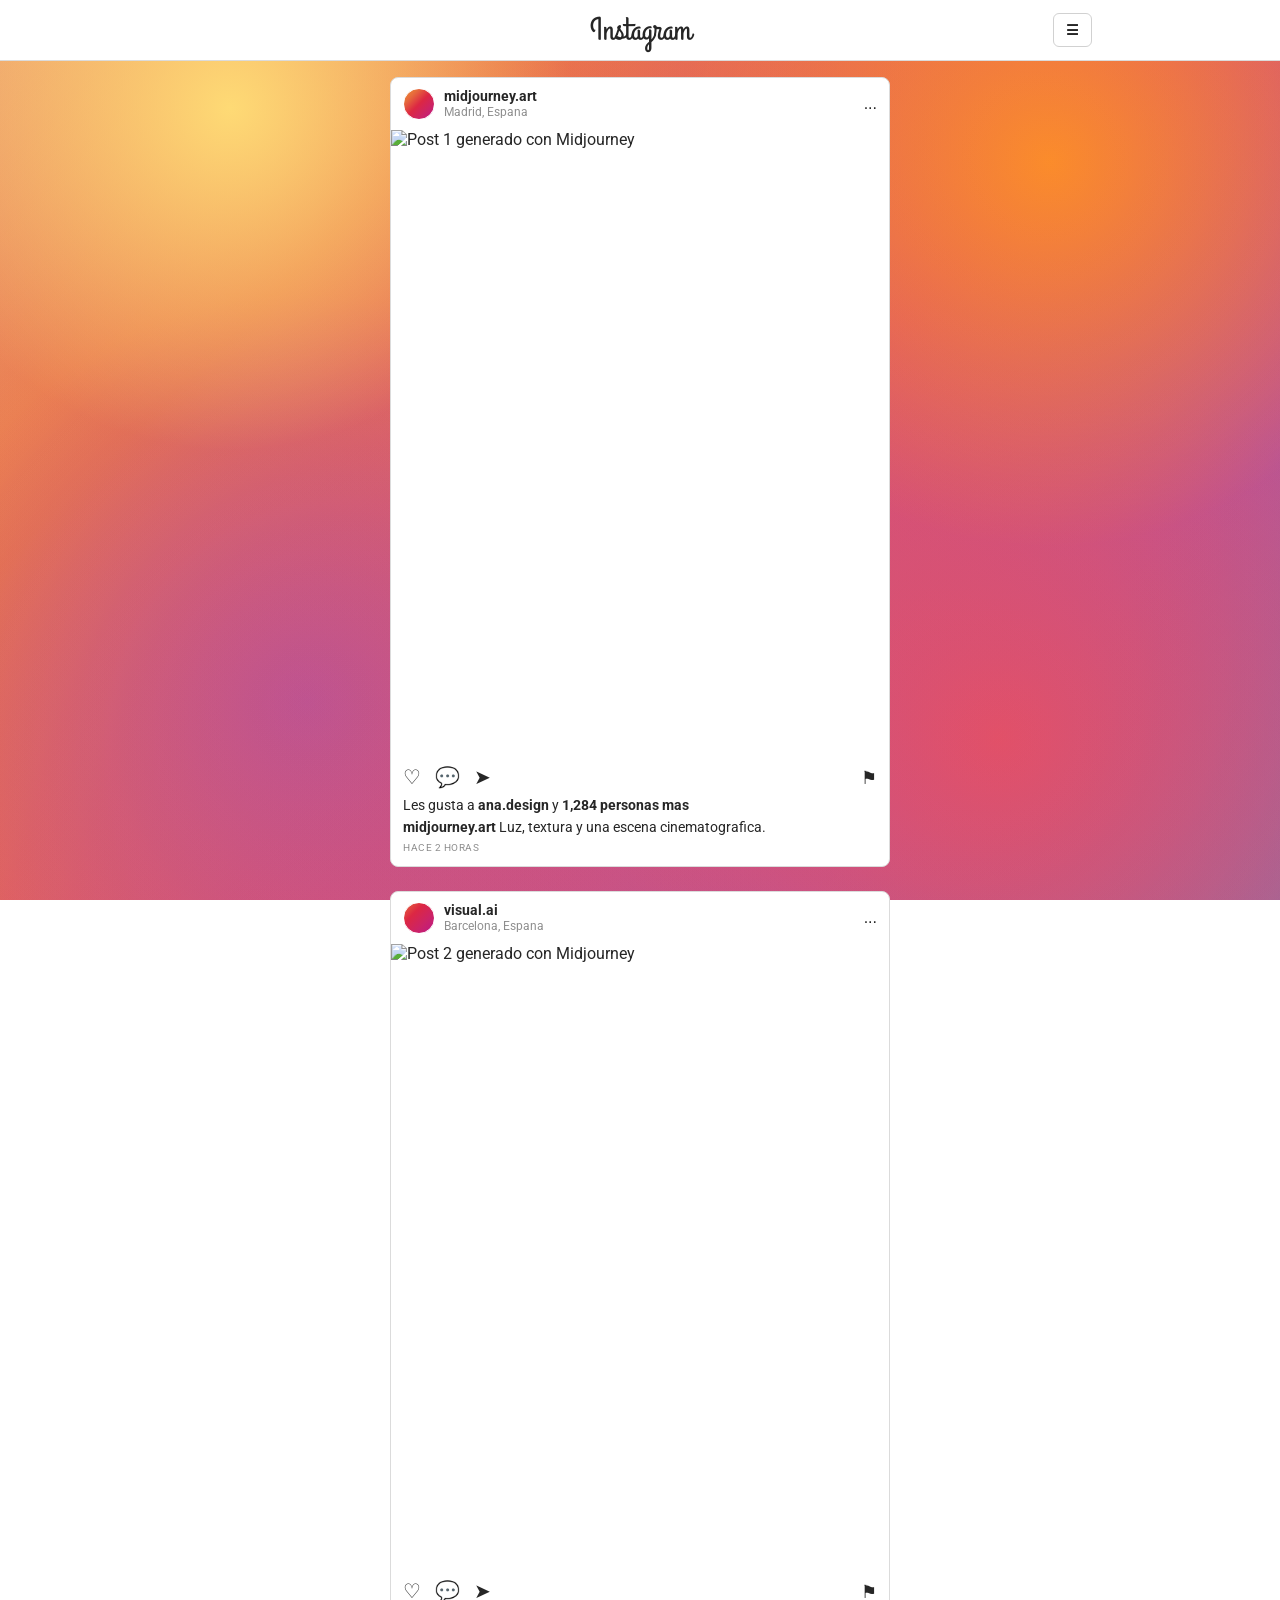
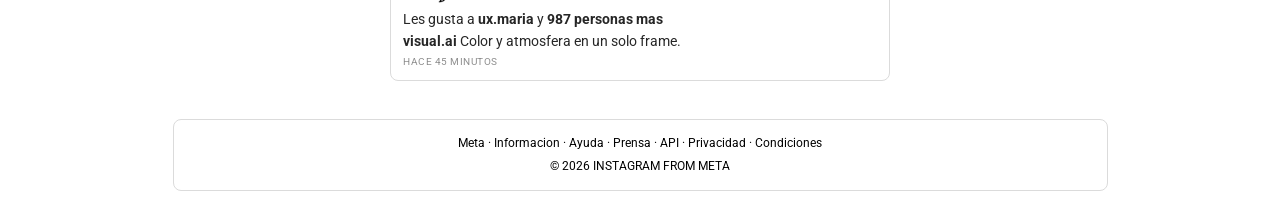
==== index.html @ b353ce5c "Diseño Instagram feed - estructura HTML y estilos" ====
<!doctype html>
<html lang="es">
  <head>
    <meta charset="UTF-8" />
    <meta name="viewport" content="width=device-width, initial-scale=1.0" />
    <title>Instagram Feed - 2 Posts</title>
    <link rel="preconnect" href="https://fonts.googleapis.com" />
    <link rel="preconnect" href="https://fonts.gstatic.com" crossorigin />
    <link
      href="https://fonts.googleapis.com/css2?family=Grand+Hotel&family=Roboto:wght@400;500;700&display=swap"
      rel="stylesheet"
    />
    <link rel="stylesheet" href="styles.css" />
  </head>
  <body>
    <header class="site-header">
      <div class="header-inner">
        <h1 class="brand">Instagram</h1>
        <details class="menu-dropdown">
          <summary class="menu-toggle" aria-label="Abrir menu">☰</summary>
          <nav class="header-nav" aria-label="Navegacion principal">
            <a href="#" class="active">Inicio</a>
            <a href="#">Buscar</a>
            <a href="#">Subir</a>
            <a href="#">Reels</a>
            <a href="#">Perfil</a>
          </nav>
        </details>
      </div>
    </header>

    <main class="feed" aria-label="Feed de Instagram">
      <article class="post-card">
        <div class="post-head">
          <div class="avatar" aria-hidden="true"></div>
          <div class="meta">
            <h2>midjourney.art</h2>
            <p>Madrid, Espana</p>
          </div>
          <button class="more-btn" type="button" aria-label="Mas opciones">...</button>
        </div>
        <img
          src="https://cdn.midjourney.com/a8da259c-34cf-403e-a4a1-01f8148f6c4e/0_3.png"
          alt="Post 1 generado con Midjourney"
          width="500"
          height="625"
          class="post-image"
        />
        <div class="post-actions">
          <div class="actions-left" aria-hidden="true">
            <span>♡</span>
            <span>💬</span>
            <span>➤</span>
          </div>
          <span class="save-icon" aria-hidden="true">⚑</span>
        </div>
        <p class="likes">Les gusta a <strong>ana.design</strong> y <strong>1,284 personas mas</strong></p>
        <p class="caption"><strong>midjourney.art</strong> Luz, textura y una escena cinematografica.</p>
        <p class="time">HACE 2 HORAS</p>
      </article>

      <article class="post-card">
        <div class="post-head">
          <div class="avatar second" aria-hidden="true"></div>
          <div class="meta">
            <h2>visual.ai</h2>
            <p>Barcelona, Espana</p>
          </div>
          <button class="more-btn" type="button" aria-label="Mas opciones">...</button>
        </div>
        <img
          src="https://cdn.midjourney.com/0163f4e8-f00f-45dd-8c8f-1cb98cf73a35/0_3.png"
          alt="Post 2 generado con Midjourney"
          width="500"
          height="625"
          class="post-image"
        />
        <div class="post-actions">
          <div class="actions-left" aria-hidden="true">
            <span>♡</span>
            <span>💬</span>
            <span>➤</span>
          </div>
          <span class="save-icon" aria-hidden="true">⚑</span>
        </div>
        <p class="likes">Les gusta a <strong>ux.maria</strong> y <strong>987 personas mas</strong></p>
        <p class="caption"><strong>visual.ai</strong> Color y atmosfera en un solo frame.</p>
        <p class="time">HACE 45 MINUTOS</p>
      </article>
    </main>

    <footer class="site-footer">
      <p>Meta · Informacion · Ayuda · Prensa · API · Privacidad · Condiciones</p>
      <p class="copyright">© 2026 INSTAGRAM FROM META</p>
    </footer>
  </body>
</html>
---- styles.css ----
:root {
  --bg-main: radial-gradient(circle at 18% 12%, #feda75 0%, rgba(254, 218, 117, 0.15) 26%),
    radial-gradient(circle at 82% 18%, #fa7e1e 0%, rgba(250, 126, 30, 0.18) 30%),
    radial-gradient(circle at 78% 82%, #d62976 0%, rgba(214, 41, 118, 0.22) 32%),
    radial-gradient(circle at 24% 78%, #962fbf 0%, rgba(150, 47, 191, 0.2) 34%),
    linear-gradient(135deg, #feda75 0%, #fa7e1e 26%, #d62976 56%, #962fbf 78%, #4f5bd5 100%);
  --bg-card: #ffffff;
  --text-main: #262626;
  --text-soft: #8e8e8e;
  --border-soft: #dbdbdb;
}

* {
  box-sizing: border-box;
  margin: 0;
  padding: 0;
}

body {
  font-family: "Roboto", sans-serif;
  min-height: 100vh;
  background: var(--bg-main);
  background-attachment: fixed;
  background-size: cover;
  color: var(--text-main);
}

.site-header {
  width: 100%;
  border-bottom: 1px solid var(--border-soft);
  background: #ffffff;
  position: sticky;
  top: 0;
  z-index: 20;
}

.header-inner {
  position: relative;
  max-width: 935px;
  margin: 0 auto;
  height: 60px;
  padding: 0 16px;
  display: flex;
  justify-content: center;
  align-items: center;
}

.brand {
  font-family: "Grand Hotel", cursive;
  font-size: 2rem;
  font-weight: 400;
}

.menu-dropdown {
  position: absolute;
  right: 16px;
  top: 50%;
  transform: translateY(-50%);
}

.menu-dropdown summary {
  list-style: none;
}

.menu-dropdown summary::-webkit-details-marker {
  display: none;
}

.menu-toggle {
  border: 1px solid #d1d1d1;
  background: #ffffff;
  color: #262626;
  border-radius: 6px;
  height: 34px;
  padding: 0 12px;
  display: flex;
  align-items: center;
  font-size: 0.85rem;
  font-weight: 600;
  cursor: pointer;
}

.header-nav {
  position: absolute;
  top: 40px;
  right: 0;
  min-width: 180px;
  background: #262626;
  border-radius: 8px;
  box-shadow: 0 10px 24px rgba(0, 0, 0, 0.22);
  border: 1px solid #3d3d3d;
  padding: 8px;
  display: flex;
  flex-direction: column;
  gap: 2px;
  z-index: 30;
}

.header-nav a {
  text-decoration: none;
  color: #ffffff;
  font-size: 0.85rem;
  font-weight: 500;
  padding: 8px 10px;
  border-radius: 6px;
  transition: background-color 0.2s ease, font-weight 0.2s ease;
}

.header-nav a:hover,
.header-nav a.active {
  background: rgba(255, 255, 255, 0.12);
  color: #ffffff;
  font-weight: 700;
}

.feed {
  max-width: 935px;
  margin: 16px auto 0;
  display: flex;
  flex-direction: column;
  align-items: center;
  gap: 24px;
  padding: 0 16px 34px;
}

.post-card {
  width: min(100%, 500px);
  border: 1px solid var(--border-soft);
  border-radius: 8px;
  background: var(--bg-card);
  overflow: hidden;
}

.post-head {
  display: flex;
  align-items: center;
  gap: 9px;
  padding: 10px 12px;
}

.avatar {
  width: 32px;
  height: 32px;
  border-radius: 50%;
  background: linear-gradient(135deg, #f09433, #e6683c, #dc2743, #cc2366, #bc1888);
  padding: 2px;
  border: 1px solid #ffffff;
}

.avatar.second {
  background: linear-gradient(135deg, #e6683c, #dc2743, #cc2366, #bc1888);
}

.meta h2 {
  font-size: 0.86rem;
  font-weight: 700;
  line-height: 1.1;
}

.meta p {
  font-size: 0.74rem;
  color: var(--text-soft);
}

.more-btn {
  margin-left: auto;
  border: none;
  background: transparent;
  color: #262626;
  font-size: 1rem;
  cursor: pointer;
}

.post-image {
  width: 500px;
  height: 625px;
  object-fit: cover;
  display: block;
  margin: 0 auto;
}

.post-actions {
  display: flex;
  justify-content: space-between;
  align-items: center;
  padding: 10px 12px 8px;
}

.actions-left {
  display: flex;
  gap: 14px;
  font-size: 1.25rem;
}

.save-icon {
  font-size: 1.15rem;
}

.likes,
.caption,
.time {
  padding: 0 12px;
}

.likes,
.caption {
  font-size: 0.87rem;
  margin-bottom: 6px;
}

.time {
  font-size: 0.65rem;
  color: var(--text-soft);
  letter-spacing: 0.5px;
  margin-bottom: 12px;
}

.site-footer {
  max-width: 935px;
  margin: 4px auto 26px;
  text-align: center;
  padding: 14px 16px;
  background: #ffffff;
  color: #000000;
  border: 1px solid var(--border-soft);
  border-radius: 8px;
  font-size: 0.77rem;
  line-height: 1.6;
}

.copyright {
  margin-top: 3px;
}

@media (max-width: 560px) {
  .header-inner {
    height: 54px;
    padding: 0 10px;
  }

  .brand {
    font-size: 1.8rem;
  }

  .menu-dropdown {
    right: 10px;
  }

  .menu-toggle {
    height: 30px;
    padding: 0 10px;
    font-size: 0.8rem;
  }

  .header-nav {
    top: 36px;
    min-width: 160px;
  }

  .feed {
    padding-left: 10px;
    padding-right: 10px;
    gap: 14px;
  }

  .post-card {
    width: 100%;
    border-radius: 6px;
  }

  .post-image {
    width: 100%;
    height: auto;
    aspect-ratio: 500 / 625;
  }
}
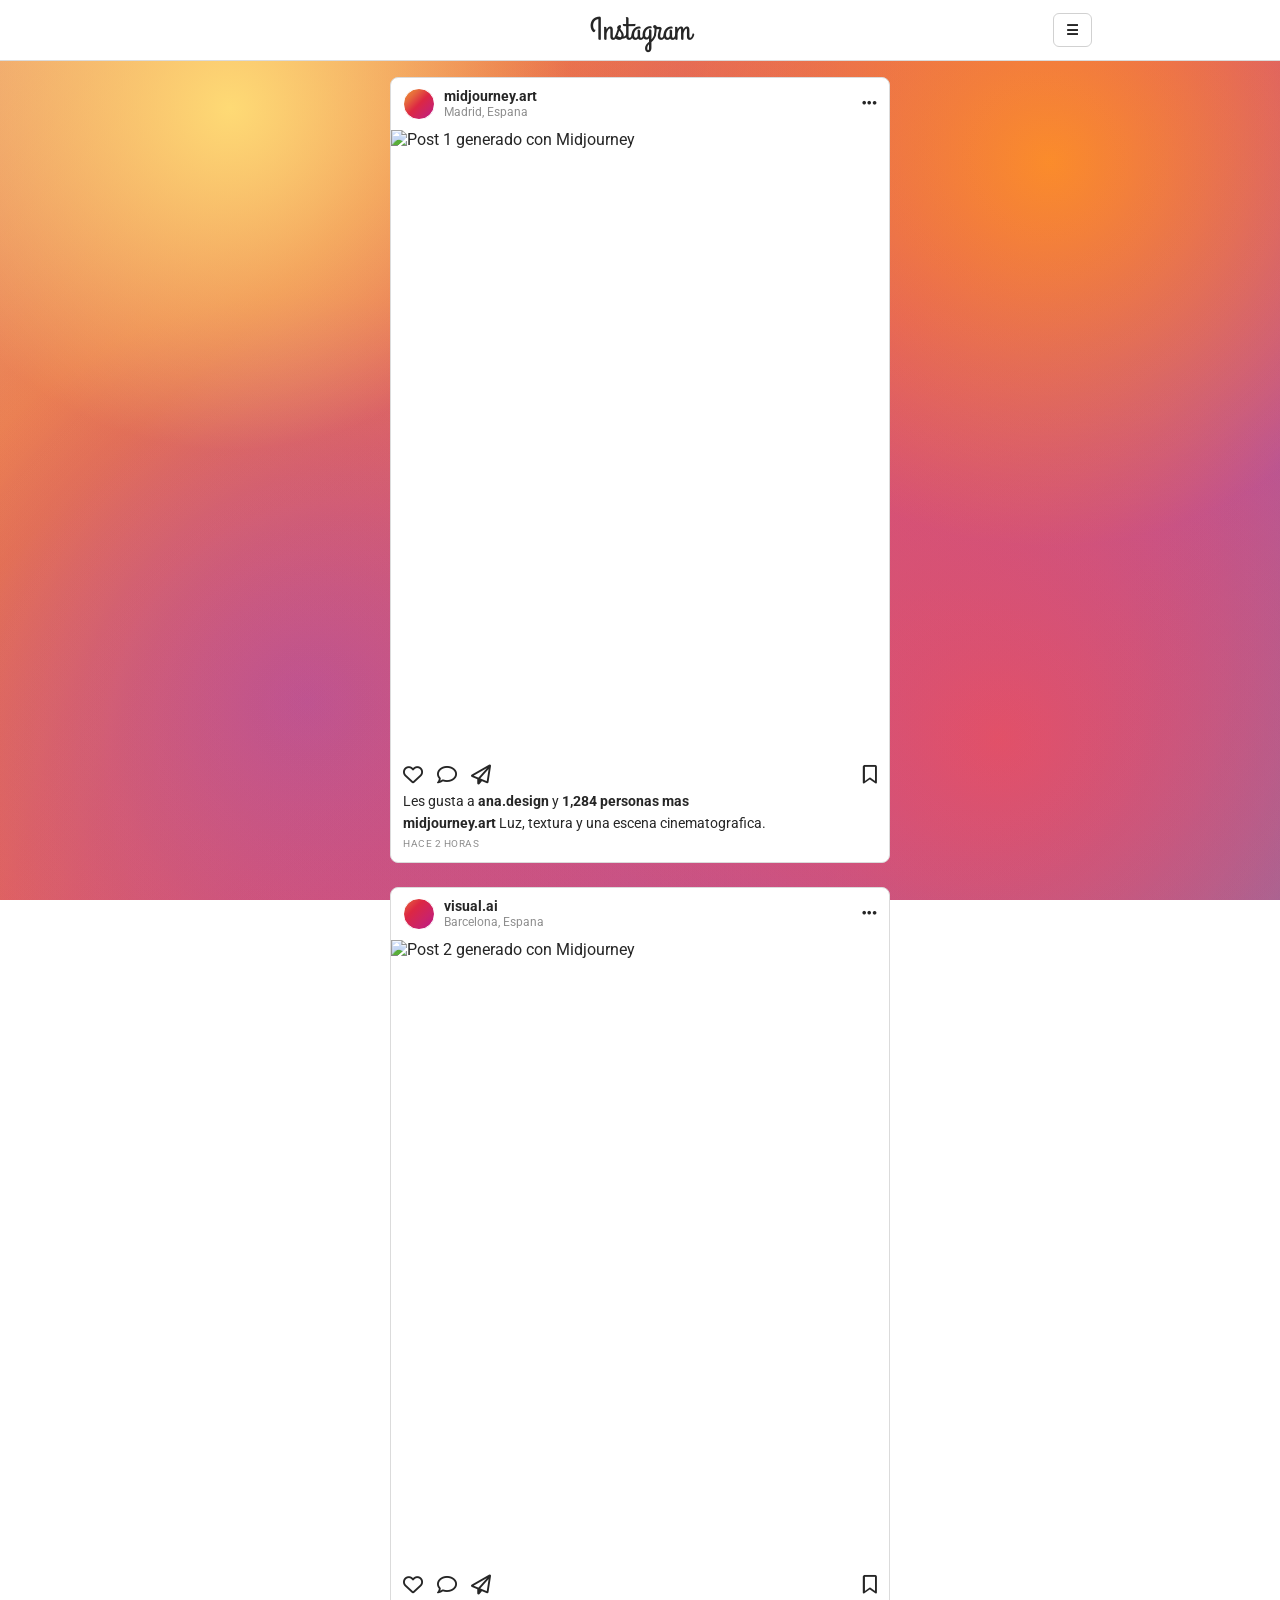
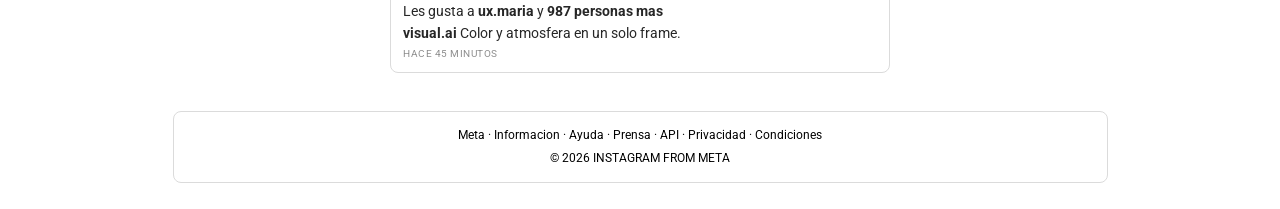
==== commit d9810b57: "exit" ====
--- a/index.html
+++ b/index.html
@@ -9,6 +9,12 @@
     <link
       href="https://fonts.googleapis.com/css2?family=Grand+Hotel&family=Roboto:wght@400;500;700&display=swap"
       rel="stylesheet"
+    />
+    <link
+      rel="stylesheet"
+      href="https://cdnjs.cloudflare.com/ajax/libs/font-awesome/6.5.2/css/all.min.css"
+      crossorigin="anonymous"
+      referrerpolicy="no-referrer"
     />
     <link rel="stylesheet" href="styles.css" />
   </head>
@@ -37,7 +43,9 @@
             <h2>midjourney.art</h2>
             <p>Madrid, Espana</p>
           </div>
-          <button class="more-btn" type="button" aria-label="Mas opciones">...</button>
+          <button class="more-btn" type="button" aria-label="Mas opciones">
+            <i class="fa-solid fa-ellipsis" aria-hidden="true"></i>
+          </button>
         </div>
         <img
           src="https://cdn.midjourney.com/a8da259c-34cf-403e-a4a1-01f8148f6c4e/0_3.png"
@@ -47,12 +55,20 @@
           class="post-image"
         />
         <div class="post-actions">
-          <div class="actions-left" aria-hidden="true">
-            <span>♡</span>
-            <span>💬</span>
-            <span>➤</span>
+          <div class="actions-left">
+            <button class="icon-btn" type="button" aria-label="Me gusta">
+              <i class="fa-regular fa-heart" aria-hidden="true"></i>
+            </button>
+            <button class="icon-btn" type="button" aria-label="Comentar">
+              <i class="fa-regular fa-comment" aria-hidden="true"></i>
+            </button>
+            <button class="icon-btn" type="button" aria-label="Compartir">
+              <i class="fa-regular fa-paper-plane" aria-hidden="true"></i>
+            </button>
           </div>
-          <span class="save-icon" aria-hidden="true">⚑</span>
+          <button class="icon-btn save-icon" type="button" aria-label="Guardar">
+            <i class="fa-regular fa-bookmark" aria-hidden="true"></i>
+          </button>
         </div>
         <p class="likes">Les gusta a <strong>ana.design</strong> y <strong>1,284 personas mas</strong></p>
         <p class="caption"><strong>midjourney.art</strong> Luz, textura y una escena cinematografica.</p>
@@ -66,7 +82,9 @@
             <h2>visual.ai</h2>
             <p>Barcelona, Espana</p>
           </div>
-          <button class="more-btn" type="button" aria-label="Mas opciones">...</button>
+          <button class="more-btn" type="button" aria-label="Mas opciones">
+            <i class="fa-solid fa-ellipsis" aria-hidden="true"></i>
+          </button>
         </div>
         <img
           src="https://cdn.midjourney.com/0163f4e8-f00f-45dd-8c8f-1cb98cf73a35/0_3.png"
@@ -76,12 +94,20 @@
           class="post-image"
         />
         <div class="post-actions">
-          <div class="actions-left" aria-hidden="true">
-            <span>♡</span>
-            <span>💬</span>
-            <span>➤</span>
+          <div class="actions-left">
+            <button class="icon-btn" type="button" aria-label="Me gusta">
+              <i class="fa-regular fa-heart" aria-hidden="true"></i>
+            </button>
+            <button class="icon-btn" type="button" aria-label="Comentar">
+              <i class="fa-regular fa-comment" aria-hidden="true"></i>
+            </button>
+            <button class="icon-btn" type="button" aria-label="Compartir">
+              <i class="fa-regular fa-paper-plane" aria-hidden="true"></i>
+            </button>
           </div>
-          <span class="save-icon" aria-hidden="true">⚑</span>
+          <button class="icon-btn save-icon" type="button" aria-label="Guardar">
+            <i class="fa-regular fa-bookmark" aria-hidden="true"></i>
+          </button>
         </div>
         <p class="likes">Les gusta a <strong>ux.maria</strong> y <strong>987 personas mas</strong></p>
         <p class="caption"><strong>visual.ai</strong> Color y atmosfera en un solo frame.</p>
--- a/styles.css
+++ b/styles.css
@@ -167,8 +167,14 @@
   border: none;
   background: transparent;
   color: #262626;
-  font-size: 1rem;
+  font-size: 1.05rem;
   cursor: pointer;
+  transition: transform 0.2s ease, color 0.2s ease;
+}
+
+.more-btn:hover {
+  transform: scale(1.12);
+  color: #d62976;
 }
 
 .post-image {
@@ -190,6 +196,21 @@
   display: flex;
   gap: 14px;
   font-size: 1.25rem;
+}
+
+.icon-btn {
+  border: none;
+  background: transparent;
+  color: #262626;
+  font-size: 1.25rem;
+  line-height: 1;
+  cursor: pointer;
+  transition: transform 0.2s ease, color 0.2s ease;
+}
+
+.icon-btn:hover {
+  transform: scale(1.18);
+  color: #d62976;
 }
 
 .save-icon {
